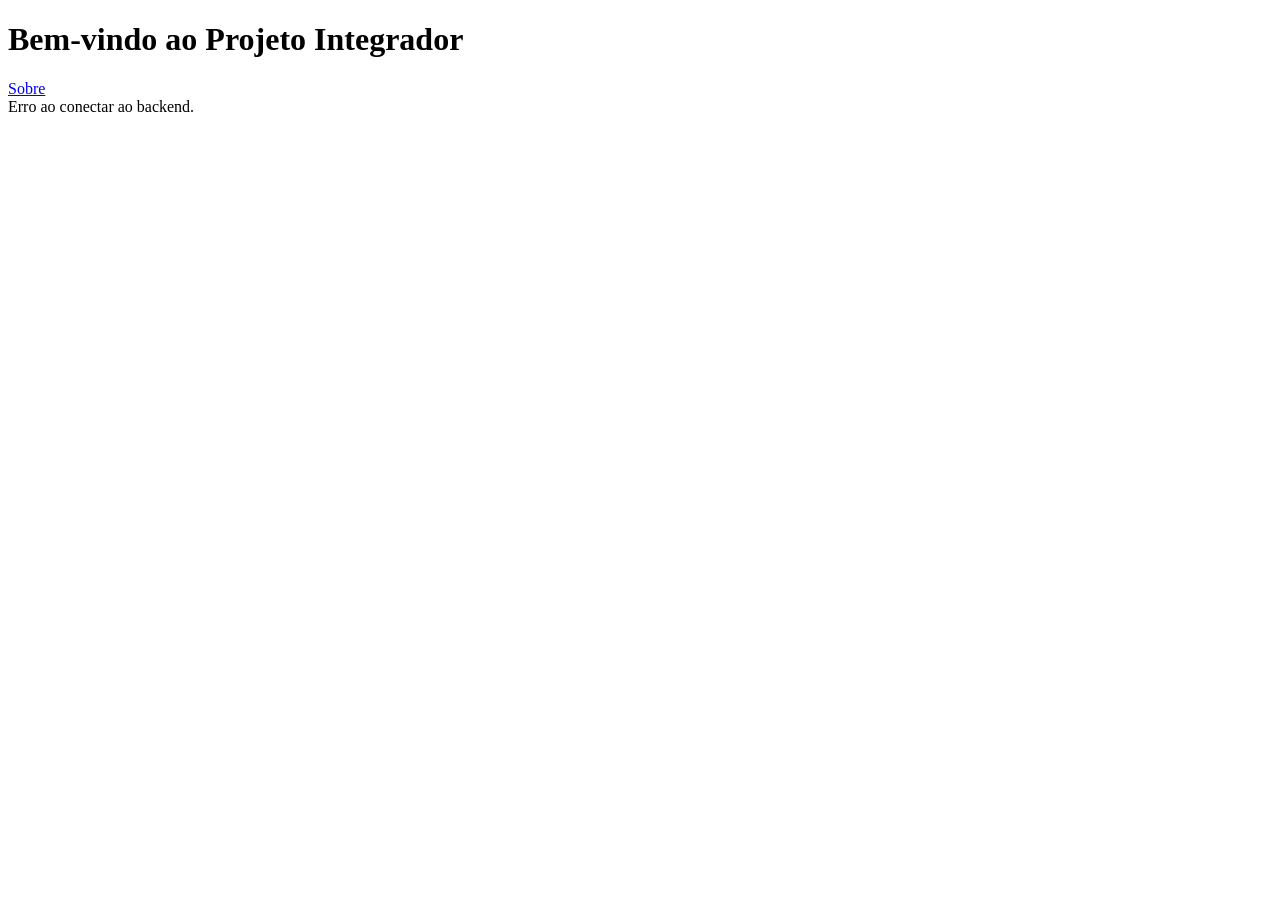
==== frontend/paginas/index.html @ 500eb625 "Update index.html" ====
<!DOCTYPE html>
<html lang="pt-BR">
<head>
    <meta charset="UTF-8">
    <title>Projeto Integrador</title>
    <link rel="stylesheet" href="../css/base.css">
</head>
<body>
    <header>
        <h1>Bem-vindo ao Projeto Integrador</h1>
        <nav><a href="sobre.html">Sobre</a></nav>
    </header>
    <main>
        <section id="app">
            <p>Carregando dados do backend...</p>
        </section>
    </main>
    <script>
        // Consumindo a API do Backend
        fetch('http://127.0.0')
            .then(res => res.json())
            .then(data => document.getElementById('app').innerText = data.status)
            .catch(() => document.getElementById('app').innerText = "Erro ao conectar ao backend.");
    </script>
</body>
</html>
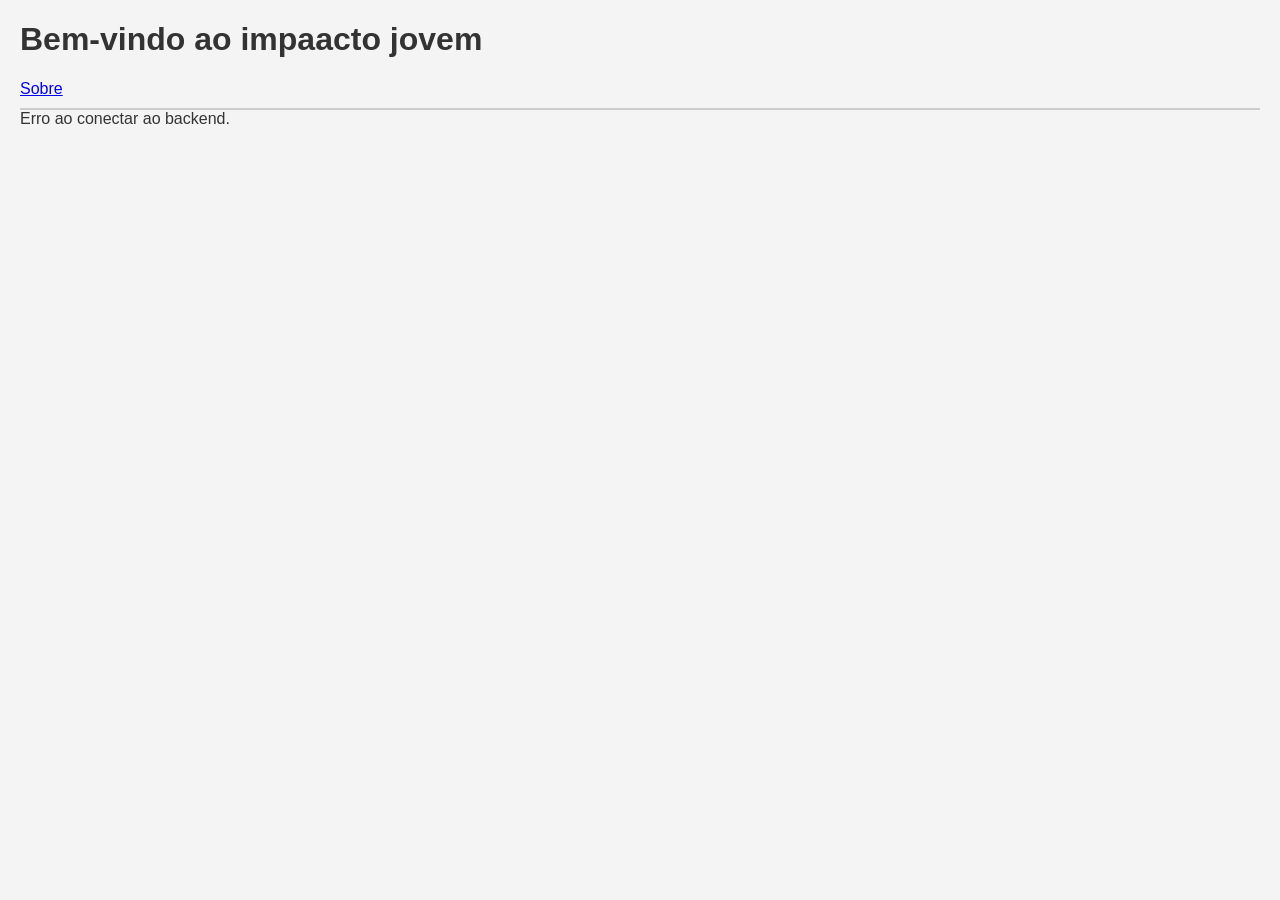
==== commit 3c692d19: "Update index.html" ====
--- a/frontend/paginas/index.html
+++ b/frontend/paginas/index.html
@@ -2,12 +2,12 @@
 <html lang="pt-BR">
 <head>
     <meta charset="UTF-8">
-    <title>Projeto Integrador</title>
+    <title>impacto jovem</title>
     <link rel="stylesheet" href="../css/base.css">
 </head>
 <body>
     <header>
-        <h1>Bem-vindo ao Projeto Integrador</h1>
+        <h1>Bem-vindo ao impaacto jovem </h1>
         <nav><a href="sobre.html">Sobre</a></nav>
     </header>
     <main>
--- a/frontend/css/base.css
+++ b/frontend/css/base.css
@@ -0,0 +1,10 @@
+body {
+    font-family: Arial, sans-serif;
+    margin: 20px;
+    background-color: #f4f4f4;
+    color: #333;
+}
+header {
+    border-bottom: 2px solid #ccc;
+    padding-bottom: 10px;
+}
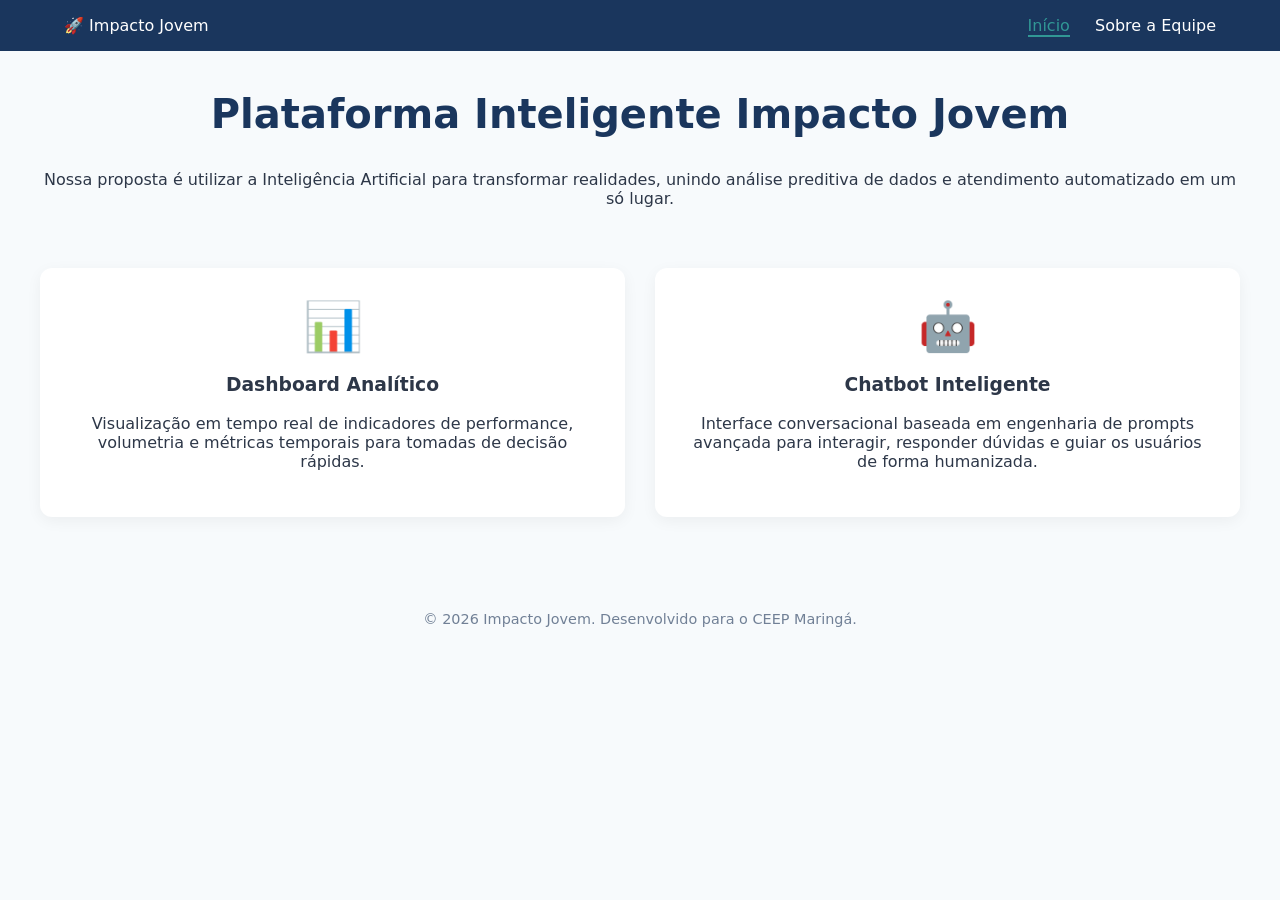
==== commit 46147d36: "Update index.html" ====
--- a/frontend/paginas/index.html
+++ b/frontend/paginas/index.html
@@ -2,25 +2,42 @@
 <html lang="pt-BR">
 <head>
     <meta charset="UTF-8">
-    <title>impacto jovem</title>
+    <meta name="viewport" content="width=device-width, initial-scale=1.0">
+    <title>Impacto Jovem - Home</title>
     <link rel="stylesheet" href="../css/base.css">
 </head>
 <body>
-    <header>
-        <h1>Bem-vindo ao impaacto jovem </h1>
-        <nav><a href="sobre.html">Sobre</a></nav>
+    <header class="main-header">
+        <div class="logo">🚀 Impacto Jovem</div>
+        <nav>
+            <a href="index.html" class="active">Início</a>
+            <a href="sobre.html">Sobre a Equipe</a>
+        </nav>
     </header>
-    <main>
-        <section id="app">
-            <p>Carregando dados do backend...</p>
+
+    <main class="container">
+        <section class="hero-section">
+            <h1>Plataforma Inteligente Impacto Jovem</h1>
+            <p>Nossa proposta é utilizar a Inteligência Artificial para transformar realidades, unindo análise preditiva de dados e atendimento automatizado em um só lugar.</p>
+        </section>
+
+        <section class="features-grid">
+            <div class="card">
+                <div class="card-icon">📊</div>
+                <h3>Dashboard Analítico</h3>
+                <p>Visualização em tempo real de indicadores de performance, volumetria e métricas temporais para tomadas de decisão rápidas.</p>
+            </div>
+
+            <div class="card">
+                <div class="card-icon">🤖</div>
+                <h3>Chatbot Inteligente</h3>
+                <p>Interface conversacional baseada em engenharia de prompts avançada para interagir, responder dúvidas e guiar os usuários de forma humanizada.</p>
+            </div>
         </section>
     </main>
-    <script>
-        // Consumindo a API do Backend
-        fetch('http://127.0.0')
-            .then(res => res.json())
-            .then(data => document.getElementById('app').innerText = data.status)
-            .catch(() => document.getElementById('app').innerText = "Erro ao conectar ao backend.");
-    </script>
+
+    <footer>
+        <p>&copy; 2026 Impacto Jovem. Desenvolvido para o CEEP Maringá.</p>
+    </footer>
 </body>
 </html>
--- a/frontend/css/base.css
+++ b/frontend/css/base.css
@@ -1,10 +1,85 @@
+:root {
+    --primary: #1A365D;
+    --secondary: #2B6CB0;
+    --accent: #319795;
+    --dark: #2D3748;
+    --light: #F7FAFC;
+    --white: #FFFFFF;
+}
+
 body {
-    font-family: Arial, sans-serif;
-    margin: 20px;
-    background-color: #f4f4f4;
-    color: #333;
+    font-family: 'Segoe UI', system-ui, sans-serif;
+    background-color: var(--light);
+    color: var(--dark);
+    margin: 0;
+    padding: 0;
 }
-header {
-    border-bottom: 2px solid #ccc;
-    padding-bottom: 10px;
+
+.main-header {
+    background-color: var(--primary);
+    color: var(--white);
+    display: flex;
+    justify-content: space-between;
+    align-items: center;
+    padding: 1rem 5%;
 }
+
+.main-header nav a {
+    color: var(--white);
+    text-decoration: none;
+    margin-left: 20px;
+    font-weight: 500;
+}
+
+.main-header nav a.active {
+    color: var(--accent);
+    border-bottom: 2px solid var(--accent);
+}
+
+.container {
+    max-width: 1200px;
+    margin: 40px auto;
+    padding: 0 20px;
+}
+
+.hero-section {
+    text-align: center;
+    margin-bottom: 60px;
+}
+
+.hero-section h1 {
+    color: var(--primary);
+    font-size: 2.5rem;
+}
+
+.features-grid {
+    display: grid;
+    grid-template-columns: repeat(auto-fit, minmax(300px, 1fr));
+    gap: 30px;
+}
+
+.card {
+    background: var(--white);
+    padding: 30px;
+    border-radius: 12px;
+    box-shadow: 0 4px 15px rgba(0,0,0,0.05);
+    text-align: center;
+    transition: transform 0.2s;
+}
+
+.card:hover {
+    transform: translateY(-5px);
+}
+
+.card-icon {
+    font-size: 3rem;
+    margin-bottom: 15px;
+}
+
+footer {
+    text-align: center;
+    padding: 20px;
+    color: #718096;
+    font-size: 0.9rem;
+    margin-top: 60px;
+}
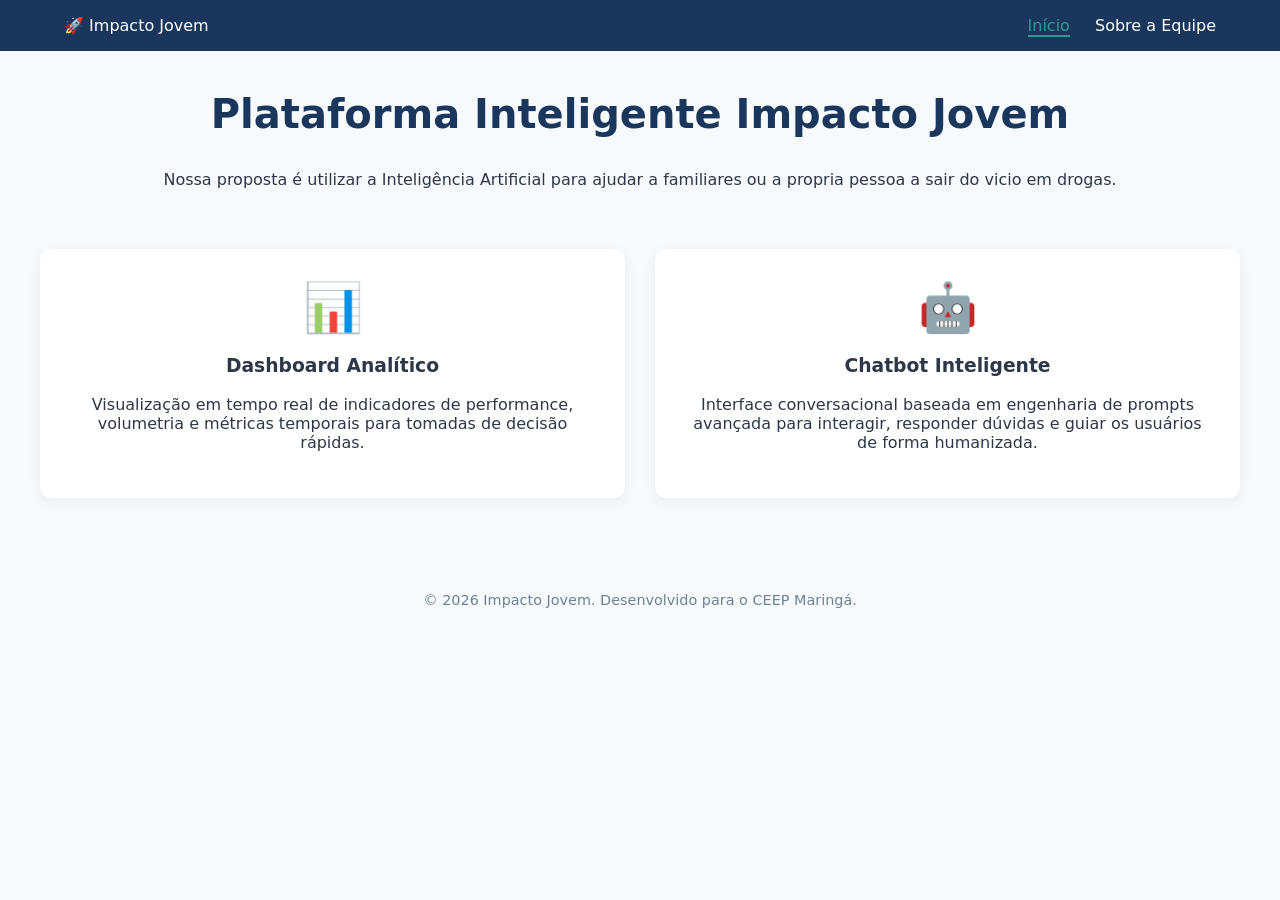
==== commit f0ad0cff: "Update index.html" ====
--- a/frontend/paginas/index.html
+++ b/frontend/paginas/index.html
@@ -18,7 +18,7 @@
     <main class="container">
         <section class="hero-section">
             <h1>Plataforma Inteligente Impacto Jovem</h1>
-            <p>Nossa proposta é utilizar a Inteligência Artificial para transformar realidades, unindo análise preditiva de dados e atendimento automatizado em um só lugar.</p>
+            <p>Nossa proposta é utilizar a Inteligência Artificial para ajudar a familiares ou a propria pessoa a sair do vicio em drogas.</p>
         </section>
 
         <section class="features-grid">
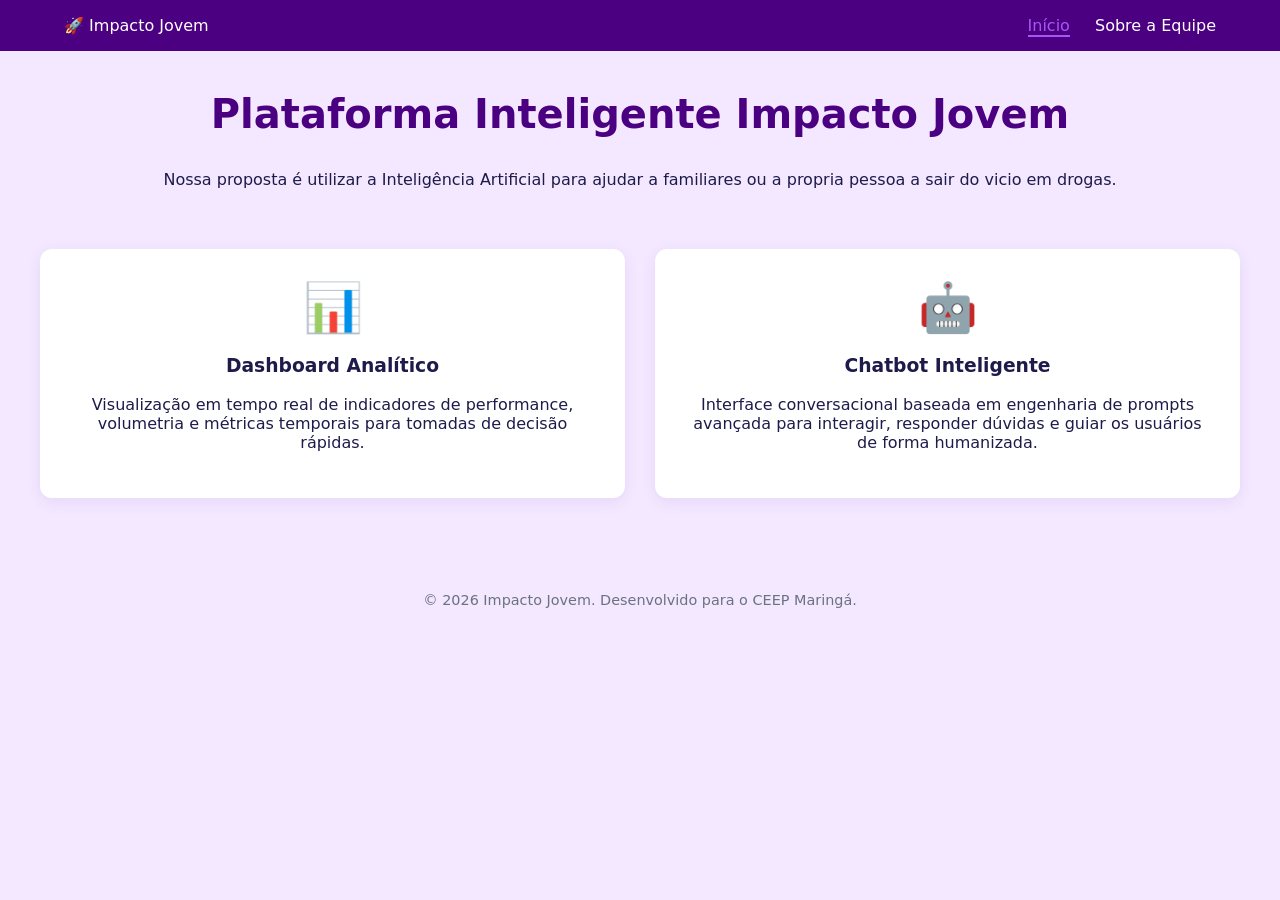
==== commit 4004132e: "Add files via upload" ====
--- a/frontend/paginas/index.html
+++ b/frontend/paginas/index.html
@@ -38,6 +38,6 @@
 
     <footer>
         <p>&copy; 2026 Impacto Jovem. Desenvolvido para o CEEP Maringá.</p>
-    </footer>
+
 </body>
 </html>
--- a/frontend/css/base.css
+++ b/frontend/css/base.css
@@ -1,10 +1,10 @@
 :root {
-    --primary: #1A365D;
-    --secondary: #2B6CB0;
-    --accent: #319795;
-    --dark: #2D3748;
-    --light: #F7FAFC;
-    --white: #FFFFFF;
+    --primary: #4B0082;      /* Roxo Escuro / Indigo */
+    --secondary: #6A0DAD;    /* Roxo Vibrante */
+    --accent: #A855F7;       /* Roxo Neon / Lilás Vivo */
+    --dark: #1E1B4B;         /* Roxo Quase Preto para textos */
+    --light: #F3E8FF;        /* Lilás Bem Claro para o fundo do site */
+    --white: #FFFFFF;        /* Branco puro para os cards e textos no topo */
 }
 
 body {
@@ -29,6 +29,11 @@
     text-decoration: none;
     margin-left: 20px;
     font-weight: 500;
+    transition: color 0.2s;
+}
+
+.main-header nav a:hover {
+    color: var(--accent);
 }
 
 .main-header nav a.active {
@@ -62,24 +67,118 @@
     background: var(--white);
     padding: 30px;
     border-radius: 12px;
-    box-shadow: 0 4px 15px rgba(0,0,0,0.05);
+    box-shadow: 0 4px 15px rgba(106, 13, 173, 0.08); /* Sombra levemente arroxeada */
     text-align: center;
-    transition: transform 0.2s;
+    transition: transform 0.2s, box-shadow 0.2s;
 }
 
 .card:hover {
     transform: translateY(-5px);
+    box-shadow: 0 8px 25px rgba(106, 13, 173, 0.15);
 }
 
 .card-icon {
     font-size: 3rem;
     margin-bottom: 15px;
+    color: var(--secondary); /* Garante que os ícones usem o tom roxo */
 }
 
 footer {
     text-align: center;
     padding: 20px;
-    color: #718096;
+    color: #6B7280;
     font-size: 0.9rem;
     margin-top: 60px;
 }
+:root {
+    --primary: #4B0082;      /* Roxo Escuro / Indigo */
+    --secondary: #6A0DAD;    /* Roxo Vibrante */
+    --accent: #A855F7;       /* Roxo Neon / Lilás Vivo */
+    --dark: #1E1B4B;         /* Roxo Quase Preto para textos */
+    --light: #F3E8FF;        /* Lilás Bem Claro para o fundo do site */
+    --white: #FFFFFF;        /* Branco puro para os cards e textos no topo */
+}
+
+body {
+    font-family: 'Segoe UI', system-ui, sans-serif;
+    background-color: var(--light);
+    color: var(--dark);
+    margin: 0;
+    padding: 0;
+}
+
+.main-header {
+    background-color: var(--primary);
+    color: var(--white);
+    display: flex;
+    justify-content: space-between;
+    align-items: center;
+    padding: 1rem 5%;
+}
+
+.main-header nav a {
+    color: var(--white);
+    text-decoration: none;
+    margin-left: 20px;
+    font-weight: 500;
+    transition: color 0.2s;
+}
+
+.main-header nav a:hover {
+    color: var(--accent);
+}
+
+.main-header nav a.active {
+    color: var(--accent);
+    border-bottom: 2px solid var(--accent);
+}
+
+.container {
+    max-width: 1200px;
+    margin: 40px auto;
+    padding: 0 20px;
+}
+
+.hero-section {
+    text-align: center;
+    margin-bottom: 60px;
+}
+
+.hero-section h1 {
+    color: var(--primary);
+    font-size: 2.5rem;
+}
+
+.features-grid {
+    display: grid;
+    grid-template-columns: repeat(auto-fit, minmax(300px, 1fr));
+    gap: 30px;
+}
+
+.card {
+    background: var(--white);
+    padding: 30px;
+    border-radius: 12px;
+    box-shadow: 0 4px 15px rgba(106, 13, 173, 0.08); /* Sombra levemente arroxeada */
+    text-align: center;
+    transition: transform 0.2s, box-shadow 0.2s;
+}
+
+.card:hover {
+    transform: translateY(-5px);
+    box-shadow: 0 8px 25px rgba(106, 13, 173, 0.15);
+}
+
+.card-icon {
+    font-size: 3rem;
+    margin-bottom: 15px;
+    color: var(--secondary); /* Garante que os ícones usem o tom roxo */
+}
+
+footer {
+    text-align: center;
+    padding: 20px;
+    color: #6B7280;
+    font-size: 0.9rem;
+    margin-top: 60px;
+}
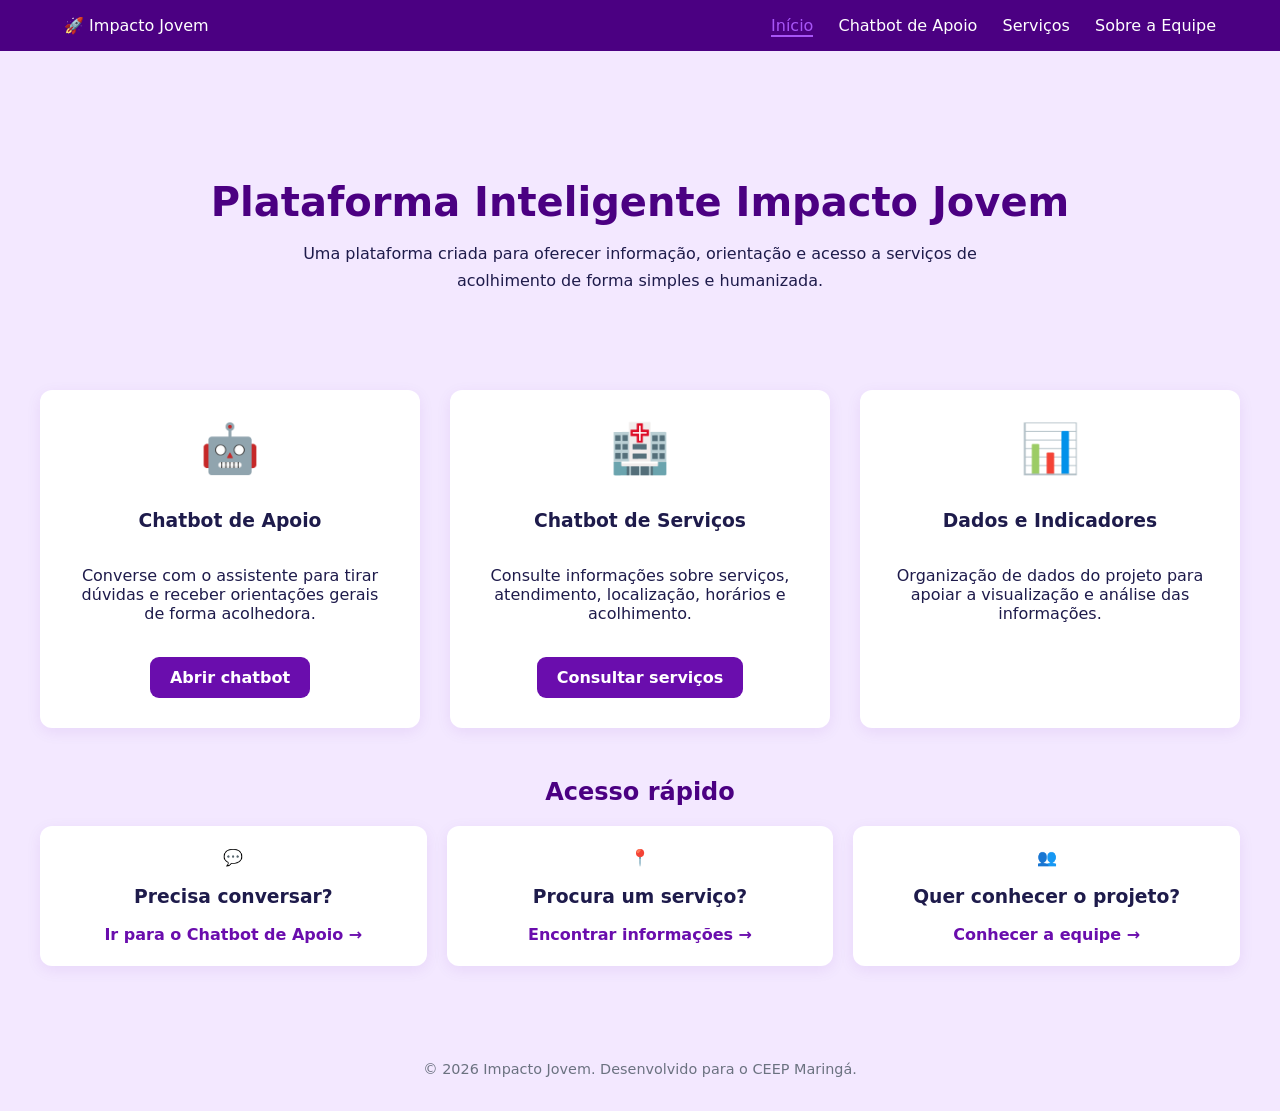
==== commit 2045eabf: "Add files via upload" ====
--- a/frontend/paginas/index.html
+++ b/frontend/paginas/index.html
@@ -1,43 +1,76 @@
-<!DOCTYPE html>
-<html lang="pt-BR">
-<head>
-    <meta charset="UTF-8">
-    <meta name="viewport" content="width=device-width, initial-scale=1.0">
-    <title>Impacto Jovem - Home</title>
-    <link rel="stylesheet" href="../css/base.css">
-</head>
-<body>
-    <header class="main-header">
-        <div class="logo">🚀 Impacto Jovem</div>
-        <nav>
-            <a href="index.html" class="active">Início</a>
-            <a href="sobre.html">Sobre a Equipe</a>
-        </nav>
-    </header>
-
-    <main class="container">
-        <section class="hero-section">
-            <h1>Plataforma Inteligente Impacto Jovem</h1>
-            <p>Nossa proposta é utilizar a Inteligência Artificial para ajudar a familiares ou a propria pessoa a sair do vicio em drogas.</p>
-        </section>
-
-        <section class="features-grid">
-            <div class="card">
-                <div class="card-icon">📊</div>
-                <h3>Dashboard Analítico</h3>
-                <p>Visualização em tempo real de indicadores de performance, volumetria e métricas temporais para tomadas de decisão rápidas.</p>
-            </div>
-
-            <div class="card">
-                <div class="card-icon">🤖</div>
-                <h3>Chatbot Inteligente</h3>
-                <p>Interface conversacional baseada em engenharia de prompts avançada para interagir, responder dúvidas e guiar os usuários de forma humanizada.</p>
-            </div>
-        </section>
-    </main>
-
-    <footer>
-        <p>&copy; 2026 Impacto Jovem. Desenvolvido para o CEEP Maringá.</p>
-
-</body>
-</html>
+<!DOCTYPE html>
+<html lang="pt-BR">
+<head>
+    <meta charset="UTF-8">
+    <meta name="viewport" content="width=device-width, initial-scale=1.0">
+    <meta name="description" content="Impacto Jovem - Plataforma de apoio e informação.">
+    <title>Impacto Jovem - Início</title>
+    <link rel="stylesheet" href="../css/base.css">
+    <style>
+        .hero-section { padding: 55px 20px 35px; text-align: center; }
+        .hero-section h1 { margin-bottom: 15px; }
+        .hero-section p { max-width: 760px; margin: 0 auto; line-height: 1.7; }
+        .features-grid { margin-top: 25px; }
+        .card { display: flex; flex-direction: column; align-items: center; }
+        .card-link { display: inline-block; margin-top: 18px; padding: 11px 20px; border-radius: 9px; background: var(--secondary); color: var(--white); text-decoration: none; font-weight: 600; transition: .2s; }
+        .card-link:hover { background: var(--primary); transform: translateY(-2px); }
+        .quick-title { text-align:center; margin: 50px 0 20px; color: var(--primary); }
+        .quick-grid { display:grid; grid-template-columns:repeat(auto-fit,minmax(220px,1fr)); gap:20px; }
+        .quick-item { background:var(--white); padding:22px; border-radius:12px; text-align:center; box-shadow:0 4px 15px rgba(106,13,173,.08); }
+        .quick-item a { color:var(--secondary); font-weight:700; text-decoration:none; }
+        .main-header { position: sticky; top:0; z-index:10; }
+        @media (max-width: 650px) { .main-header { flex-direction:column; gap:12px; } .main-header nav { display:flex; flex-wrap:wrap; justify-content:center; gap:12px; } .main-header nav a { margin-left:0; } }
+    </style>
+</head>
+<body>
+    <header class="main-header">
+        <div class="logo">🚀 Impacto Jovem</div>
+        <nav aria-label="Menu principal">
+            <a href="index.html" class="active">Início</a>
+            <a href="chatbot.html">Chatbot de Apoio</a>
+            <a href="chatbot-servicos.html">Serviços</a>
+            <a href="sobre.html">Sobre a Equipe</a>
+        </nav>
+    </header>
+
+    <main class="container">
+        <section class="hero-section">
+            <h1>Plataforma Inteligente Impacto Jovem</h1>
+            <p>Uma plataforma criada para oferecer informação, orientação e acesso a serviços de acolhimento de forma simples e humanizada.</p>
+        </section>
+
+        <section class="features-grid" aria-label="Principais recursos">
+            <article class="card">
+                <div class="card-icon">🤖</div>
+                <h3>Chatbot de Apoio</h3>
+                <p>Converse com o assistente para tirar dúvidas e receber orientações gerais de forma acolhedora.</p>
+                <a class="card-link" href="chatbot.html">Abrir chatbot</a>
+            </article>
+
+            <article class="card">
+                <div class="card-icon">🏥</div>
+                <h3>Chatbot de Serviços</h3>
+                <p>Consulte informações sobre serviços, atendimento, localização, horários e acolhimento.</p>
+                <a class="card-link" href="chatbot-servicos.html">Consultar serviços</a>
+            </article>
+
+            <article class="card">
+                <div class="card-icon">📊</div>
+                <h3>Dados e Indicadores</h3>
+                <p>Organização de dados do projeto para apoiar a visualização e análise das informações.</p>
+            </article>
+        </section>
+
+        <h2 class="quick-title">Acesso rápido</h2>
+        <section class="quick-grid">
+            <div class="quick-item"><span>💬</span><h3>Precisa conversar?</h3><a href="chatbot.html">Ir para o Chatbot de Apoio →</a></div>
+            <div class="quick-item"><span>📍</span><h3>Procura um serviço?</h3><a href="chatbot-servicos.html">Encontrar informações →</a></div>
+            <div class="quick-item"><span>👥</span><h3>Quer conhecer o projeto?</h3><a href="sobre.html">Conhecer a equipe →</a></div>
+        </section>
+    </main>
+
+    <footer>
+        <p>&copy; 2026 Impacto Jovem. Desenvolvido para o CEEP Maringá.</p>
+    </footer>
+</body>
+</html>
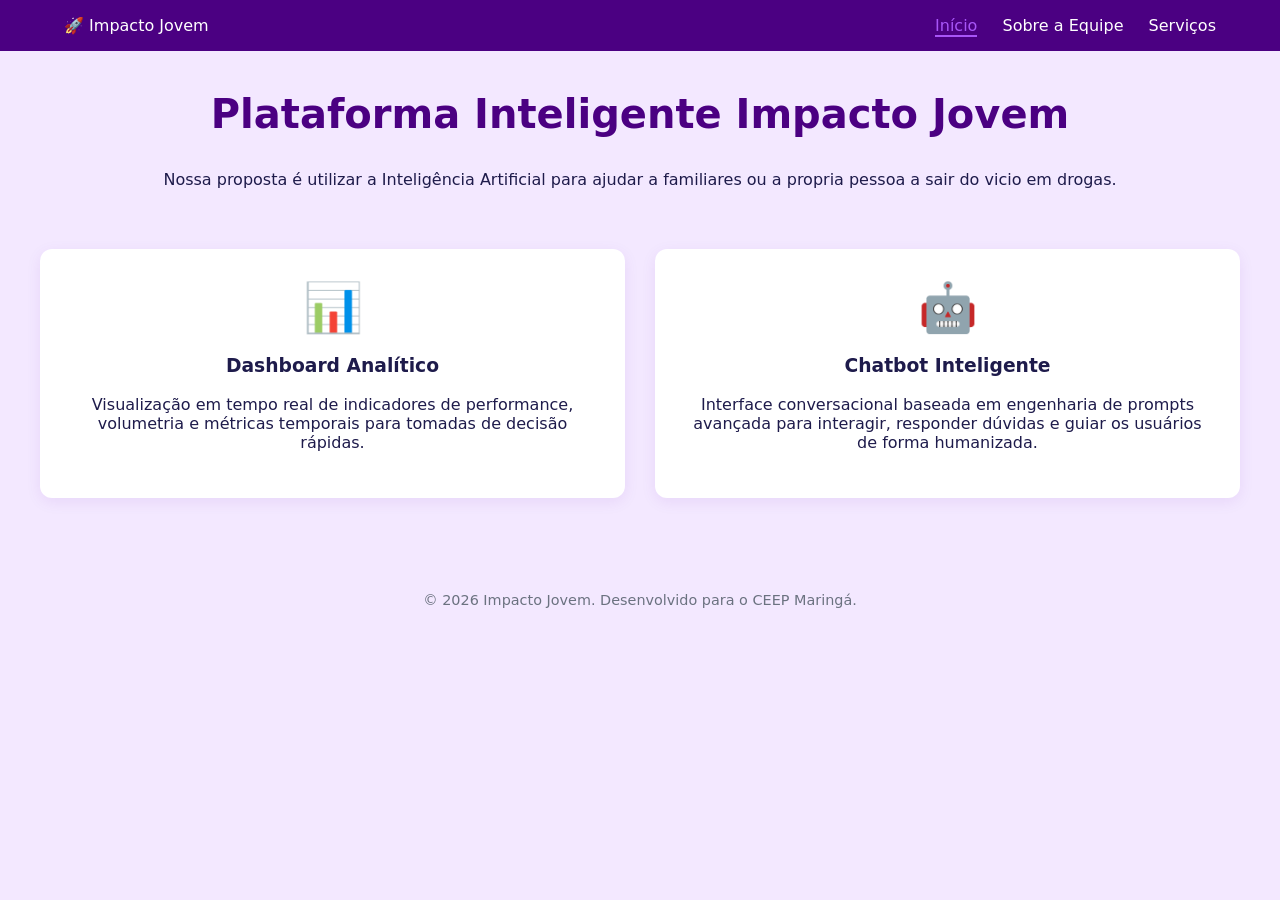
==== commit 658dccdd: "Add files via upload" ====
--- a/frontend/paginas/index.html
+++ b/frontend/paginas/index.html
@@ -3,74 +3,42 @@
 <head>
     <meta charset="UTF-8">
     <meta name="viewport" content="width=device-width, initial-scale=1.0">
-    <meta name="description" content="Impacto Jovem - Plataforma de apoio e informação.">
-    <title>Impacto Jovem - Início</title>
+    <title>Impacto Jovem - Home</title>
     <link rel="stylesheet" href="../css/base.css">
-    <style>
-        .hero-section { padding: 55px 20px 35px; text-align: center; }
-        .hero-section h1 { margin-bottom: 15px; }
-        .hero-section p { max-width: 760px; margin: 0 auto; line-height: 1.7; }
-        .features-grid { margin-top: 25px; }
-        .card { display: flex; flex-direction: column; align-items: center; }
-        .card-link { display: inline-block; margin-top: 18px; padding: 11px 20px; border-radius: 9px; background: var(--secondary); color: var(--white); text-decoration: none; font-weight: 600; transition: .2s; }
-        .card-link:hover { background: var(--primary); transform: translateY(-2px); }
-        .quick-title { text-align:center; margin: 50px 0 20px; color: var(--primary); }
-        .quick-grid { display:grid; grid-template-columns:repeat(auto-fit,minmax(220px,1fr)); gap:20px; }
-        .quick-item { background:var(--white); padding:22px; border-radius:12px; text-align:center; box-shadow:0 4px 15px rgba(106,13,173,.08); }
-        .quick-item a { color:var(--secondary); font-weight:700; text-decoration:none; }
-        .main-header { position: sticky; top:0; z-index:10; }
-        @media (max-width: 650px) { .main-header { flex-direction:column; gap:12px; } .main-header nav { display:flex; flex-wrap:wrap; justify-content:center; gap:12px; } .main-header nav a { margin-left:0; } }
-    </style>
 </head>
 <body>
     <header class="main-header">
         <div class="logo">🚀 Impacto Jovem</div>
-        <nav aria-label="Menu principal">
+        <nav>
             <a href="index.html" class="active">Início</a>
-            <a href="chatbot.html">Chatbot de Apoio</a>
-            <a href="chatbot-servicos.html">Serviços</a>
             <a href="sobre.html">Sobre a Equipe</a>
-        </nav>
+                <a href="chatbot-servicos.html">Serviços</a>
+    </nav>
     </header>
 
     <main class="container">
         <section class="hero-section">
             <h1>Plataforma Inteligente Impacto Jovem</h1>
-            <p>Uma plataforma criada para oferecer informação, orientação e acesso a serviços de acolhimento de forma simples e humanizada.</p>
+            <p>Nossa proposta é utilizar a Inteligência Artificial para ajudar a familiares ou a propria pessoa a sair do vicio em drogas.</p>
         </section>
 
-        <section class="features-grid" aria-label="Principais recursos">
-            <article class="card">
+        <section class="features-grid">
+            <div class="card">
+                <div class="card-icon">📊</div>
+                <h3>Dashboard Analítico</h3>
+                <p>Visualização em tempo real de indicadores de performance, volumetria e métricas temporais para tomadas de decisão rápidas.</p>
+            </div>
+
+            <div class="card">
                 <div class="card-icon">🤖</div>
-                <h3>Chatbot de Apoio</h3>
-                <p>Converse com o assistente para tirar dúvidas e receber orientações gerais de forma acolhedora.</p>
-                <a class="card-link" href="chatbot.html">Abrir chatbot</a>
-            </article>
-
-            <article class="card">
-                <div class="card-icon">🏥</div>
-                <h3>Chatbot de Serviços</h3>
-                <p>Consulte informações sobre serviços, atendimento, localização, horários e acolhimento.</p>
-                <a class="card-link" href="chatbot-servicos.html">Consultar serviços</a>
-            </article>
-
-            <article class="card">
-                <div class="card-icon">📊</div>
-                <h3>Dados e Indicadores</h3>
-                <p>Organização de dados do projeto para apoiar a visualização e análise das informações.</p>
-            </article>
-        </section>
-
-        <h2 class="quick-title">Acesso rápido</h2>
-        <section class="quick-grid">
-            <div class="quick-item"><span>💬</span><h3>Precisa conversar?</h3><a href="chatbot.html">Ir para o Chatbot de Apoio →</a></div>
-            <div class="quick-item"><span>📍</span><h3>Procura um serviço?</h3><a href="chatbot-servicos.html">Encontrar informações →</a></div>
-            <div class="quick-item"><span>👥</span><h3>Quer conhecer o projeto?</h3><a href="sobre.html">Conhecer a equipe →</a></div>
+                <h3>Chatbot Inteligente</h3>
+                <p>Interface conversacional baseada em engenharia de prompts avançada para interagir, responder dúvidas e guiar os usuários de forma humanizada.</p>
+            </div>
         </section>
     </main>
 
     <footer>
         <p>&copy; 2026 Impacto Jovem. Desenvolvido para o CEEP Maringá.</p>
-    </footer>
+
 </body>
 </html>
